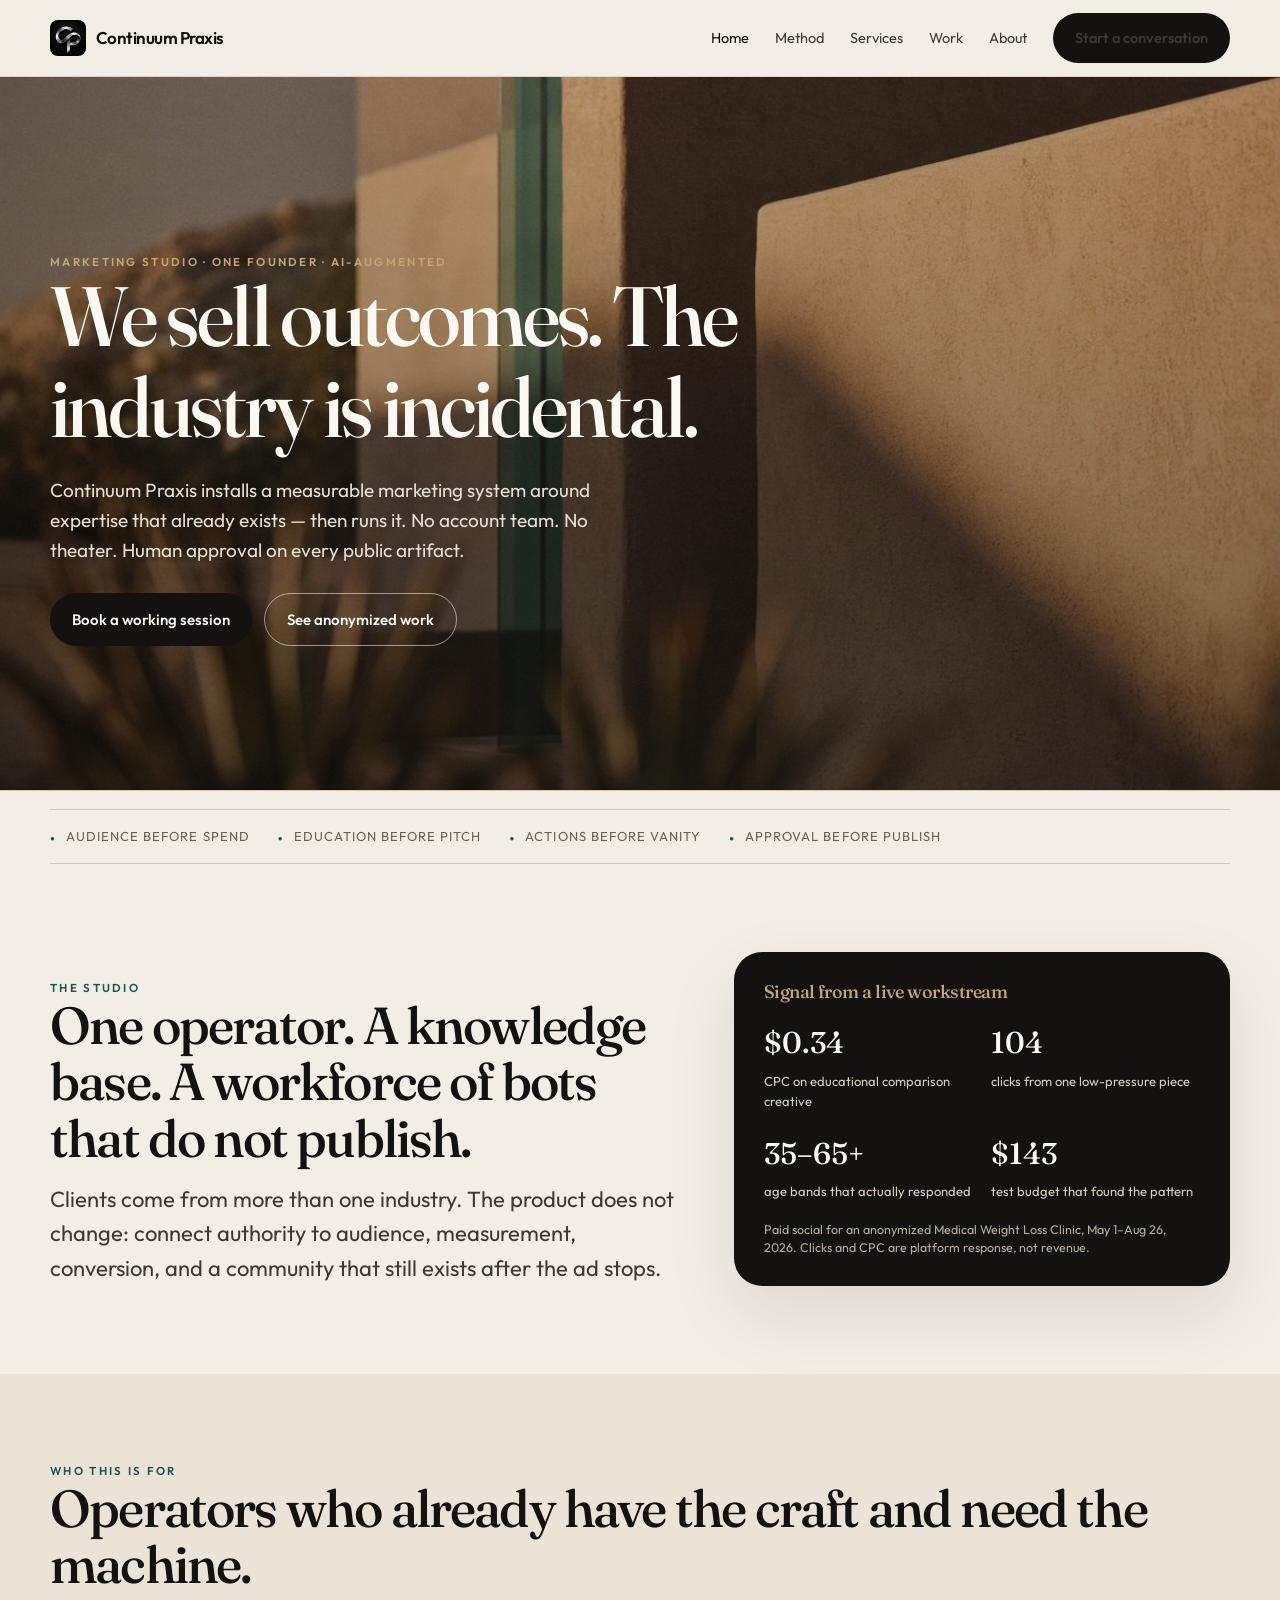
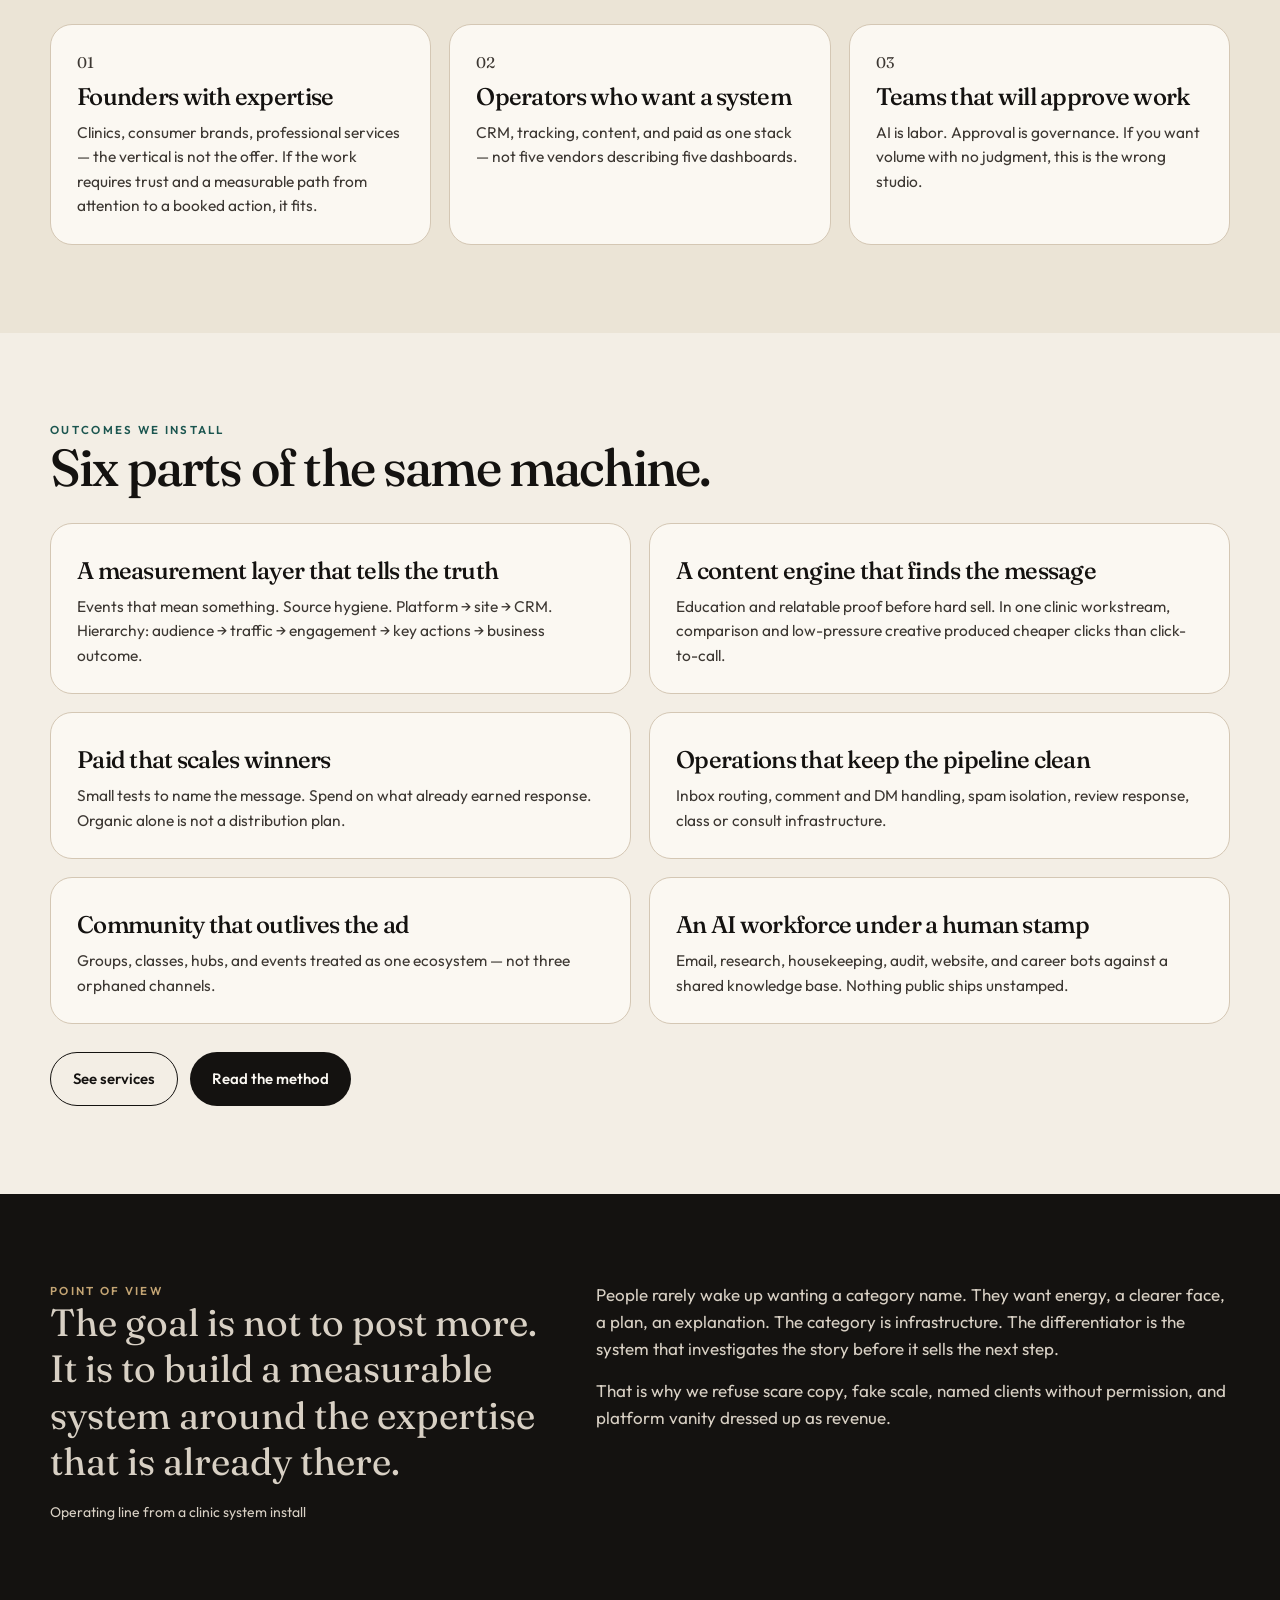
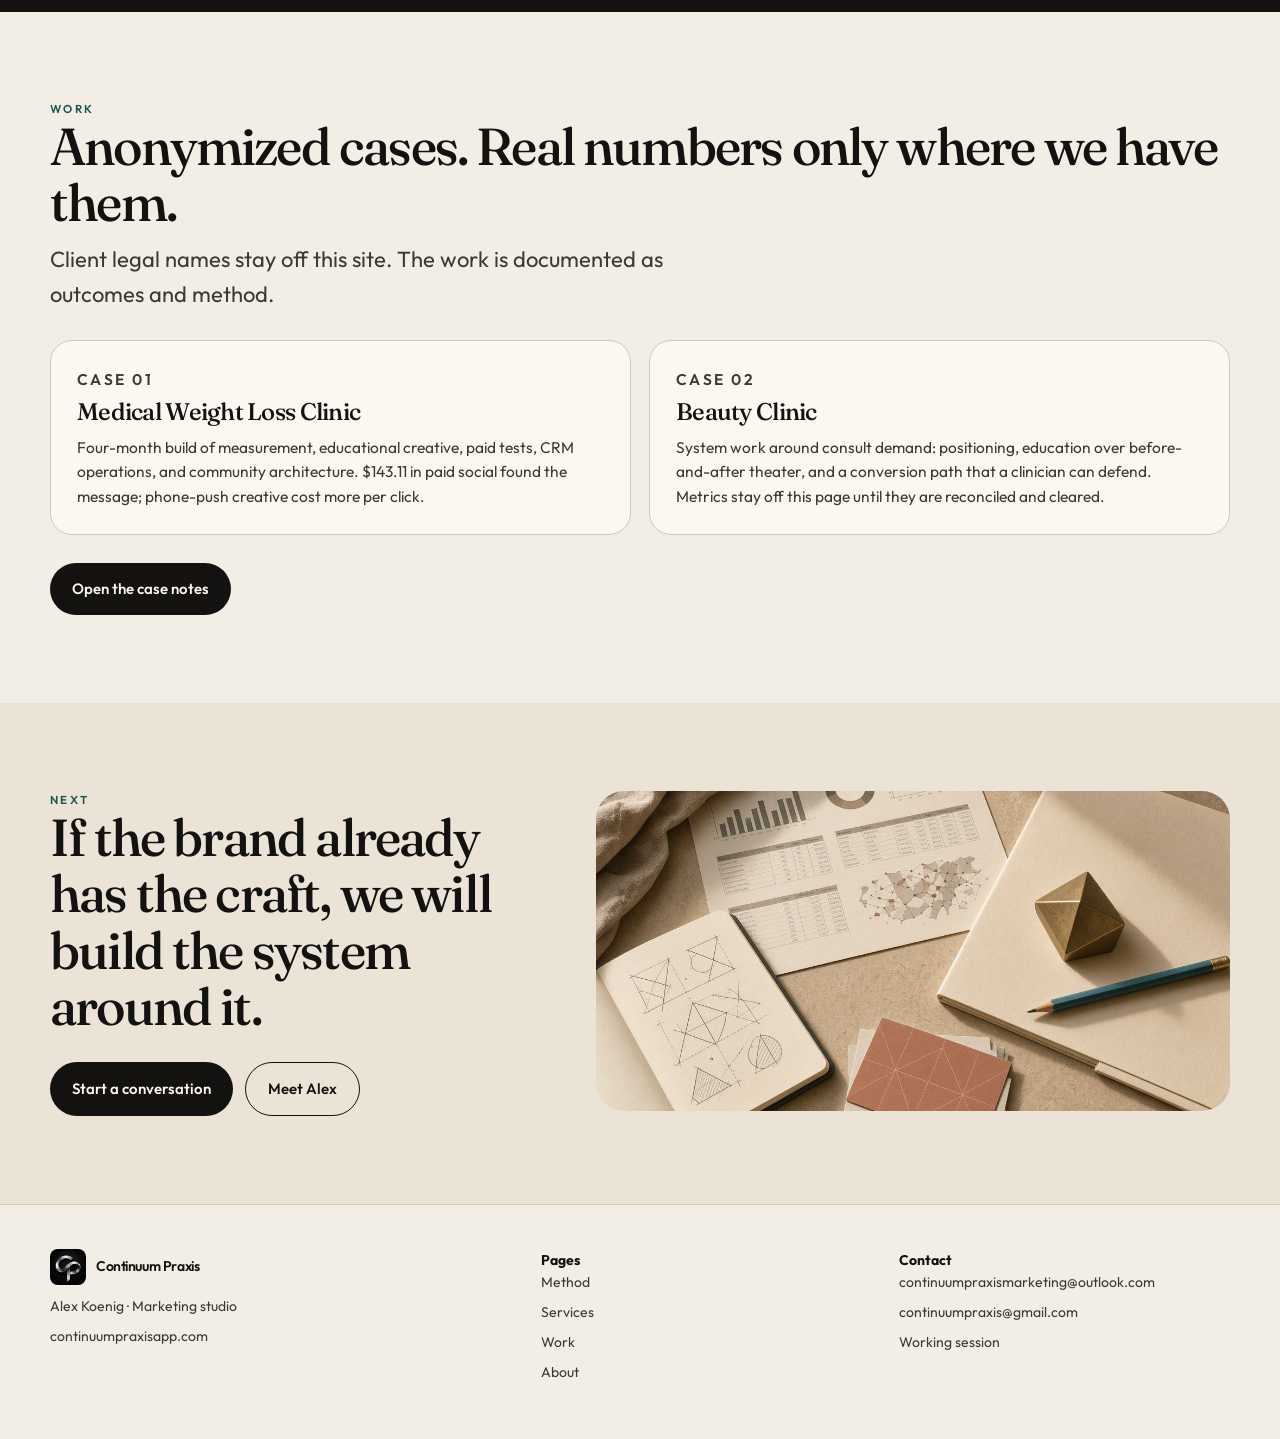
==== index.html @ 41ab2d88 "Public site v5" ====
<!DOCTYPE html>
<html lang="en">
<head>
  <meta charset="UTF-8" />
  <meta name="viewport" content="width=device-width, initial-scale=1" />
  <title>Continuum Praxis — Marketing systems that produce outcomes</title>
  <meta name="description" content="Continuum Praxis is a one-founder marketing studio. We install measurable systems — audience, conversion, community, reporting — and run them with a human-approved AI workforce." />
  <link rel="canonical" href="https://continuumpraxisapp.com/" />
  <meta property="og:title" content="Continuum Praxis — Marketing systems that produce outcomes" />
  <meta property="og:description" content="A marketing studio. One founder. AI-augmented. Outcomes, not verticals." />
  <meta property="og:type" content="website" />
  <meta property="og:url" content="https://continuumpraxisapp.com/" />
  <meta property="og:image" content="https://continuumpraxisapp.com/img/hero-desert.jpg" />
  <meta name="theme-color" content="#141210" />
  <link rel="icon" href="/icons/favicon.jpg" type="image/jpeg" />
  <link rel="apple-touch-icon" href="/img/logo-cp.jpg" />
  <link rel="preconnect" href="https://fonts.googleapis.com" />
  <link rel="preconnect" href="https://fonts.gstatic.com" crossorigin />
  <link href="https://fonts.googleapis.com/css2?family=Fraunces:opsz,wght@9..144,500;9..144,600&family=Outfit:wght@400;500;600&display=swap" rel="stylesheet" />
  <link rel="stylesheet" href="/css/styles.css" />
  <script type="application/ld+json">
  {
    "@context": "https://schema.org",
    "@type": "ProfessionalService",
    "name": "Continuum Praxis",
    "url": "https://continuumpraxisapp.com/",
    "founder": { "@type": "Person", "name": "Alex Koenig" },
    "areaServed": "United States",
    "email": "continuumpraxismarketing@outlook.com",
    "description": "One-founder marketing studio that installs and runs measurable marketing systems with a human-approved AI workforce."
  }
  </script>
</head>
<body>
  <a class="skip" href="#main">Skip to content</a>
  <header class="site">
    <div class="wrap nav">
      <a class="brand" href="/"><img src="/img/logo-cp.jpg" alt="Continuum Praxis" /> Continuum Praxis</a>
      <button class="menu-btn" id="menu" aria-label="Menu" aria-expanded="false">☰</button>
      <nav class="nav-links" id="nav-links">
        <a class="active" href="/">Home</a>
        <a href="/method">Method</a>
        <a href="/services">Services</a>
        <a href="/work">Work</a>
        <a href="/about">About</a>
        <a class="btn btn-primary" href="/contact">Start a conversation</a>
      </nav>
    </div>
  </header>

  <section class="hero-visual">
    <div class="wrap">
      <p class="eyebrow">Marketing studio · one founder · AI-augmented</p>
      <h1>We sell outcomes. The industry is incidental.</h1>
      <p class="intro">Continuum Praxis installs a measurable marketing system around expertise that already exists — then runs it. No account team. No theater. Human approval on every public artifact.</p>
      <div class="row-btns">
        <a class="btn btn-primary" href="/contact">Book a working session</a>
        <a class="btn btn-ghost" href="/work">See anonymized work</a>
      </div>
    </div>
  </section>

  <div class="wrap" style="padding:18px 0 0">
    <div class="ticker" aria-label="Operating principles">
      <span>Audience before spend</span>
      <span>Education before pitch</span>
      <span>Actions before vanity</span>
      <span>Approval before publish</span>
    </div>
  </div>

  <main id="main">
    <section>
      <div class="wrap hero-grid">
        <div>
          <p class="eyebrow">The studio</p>
          <h2>One operator. A knowledge base. A workforce of bots that do not publish.</h2>
          <p class="lede" style="margin-top:16px">Clients come from more than one industry. The product does not change: connect authority to audience, measurement, conversion, and a community that still exists after the ad stops.</p>
        </div>
        <aside class="stat-card">
          <h3>Signal from a live workstream</h3>
          <div class="stats">
            <div><b>$0.34</b><span>CPC on educational comparison creative</span></div>
            <div><b>104</b><span>clicks from one low-pressure piece</span></div>
            <div><b>35–65+</b><span>age bands that actually responded</span></div>
            <div><b>$143</b><span>test budget that found the pattern</span></div>
          </div>
          <p class="fine">Paid social for an anonymized Medical Weight Loss Clinic, May 1–Aug 26, 2026. Clicks and CPC are platform response, not revenue.</p>
        </aside>
      </div>
    </section>

    <section class="band">
      <div class="wrap">
        <p class="eyebrow">Who this is for</p>
        <h2>Operators who already have the craft and need the machine.</h2>
        <div class="grid-3">
          <article class="card">
            <p class="num">01</p>
            <h3>Founders with expertise</h3>
            <p>Clinics, consumer brands, professional services — the vertical is not the offer. If the work requires trust and a measurable path from attention to a booked action, it fits.</p>
          </article>
          <article class="card">
            <p class="num">02</p>
            <h3>Operators who want a system</h3>
            <p>CRM, tracking, content, and paid as one stack — not five vendors describing five dashboards.</p>
          </article>
          <article class="card">
            <p class="num">03</p>
            <h3>Teams that will approve work</h3>
            <p>AI is labor. Approval is governance. If you want volume with no judgment, this is the wrong studio.</p>
          </article>
        </div>
      </div>
    </section>

    <section>
      <div class="wrap">
        <p class="eyebrow">Outcomes we install</p>
        <h2>Six parts of the same machine.</h2>
        <div class="grid-2" style="margin-top:28px">
          <article class="card">
            <h3>A measurement layer that tells the truth</h3>
            <p>Events that mean something. Source hygiene. Platform → site → CRM. Hierarchy: audience → traffic → engagement → key actions → business outcome.</p>
          </article>
          <article class="card">
            <h3>A content engine that finds the message</h3>
            <p>Education and relatable proof before hard sell. In one clinic workstream, comparison and low-pressure creative produced cheaper clicks than click-to-call.</p>
          </article>
          <article class="card">
            <h3>Paid that scales winners</h3>
            <p>Small tests to name the message. Spend on what already earned response. Organic alone is not a distribution plan.</p>
          </article>
          <article class="card">
            <h3>Operations that keep the pipeline clean</h3>
            <p>Inbox routing, comment and DM handling, spam isolation, review response, class or consult infrastructure.</p>
          </article>
          <article class="card">
            <h3>Community that outlives the ad</h3>
            <p>Groups, classes, hubs, and events treated as one ecosystem — not three orphaned channels.</p>
          </article>
          <article class="card">
            <h3>An AI workforce under a human stamp</h3>
            <p>Email, research, housekeeping, audit, website, and career bots against a shared knowledge base. Nothing public ships unstamped.</p>
          </article>
        </div>
        <div class="row-btns">
          <a class="btn btn-ghost" href="/services">See services</a>
          <a class="btn btn-primary" href="/method">Read the method</a>
        </div>
      </div>
    </section>

    <section class="band-ink">
      <div class="wrap split">
        <div>
          <p class="eyebrow">Point of view</p>
          <p class="quote">The goal is not to post more. It is to build a measurable system around the expertise that is already there.</p>
          <cite>Operating line from a clinic system install</cite>
        </div>
        <div>
          <p>People rarely wake up wanting a category name. They want energy, a clearer face, a plan, an explanation. The category is infrastructure. The differentiator is the system that investigates the story before it sells the next step.</p>
          <p style="margin-top:16px">That is why we refuse scare copy, fake scale, named clients without permission, and platform vanity dressed up as revenue.</p>
        </div>
      </div>
    </section>

    <section>
      <div class="wrap">
        <p class="eyebrow">Work</p>
        <h2>Anonymized cases. Real numbers only where we have them.</h2>
        <p class="lede" style="margin-top:12px">Client legal names stay off this site. The work is documented as outcomes and method.</p>
        <div class="grid-2" style="margin-top:28px">
          <article class="card">
            <p class="case-kicker">Case 01</p>
            <h3>Medical Weight Loss Clinic</h3>
            <p>Four-month build of measurement, educational creative, paid tests, CRM operations, and community architecture. $143.11 in paid social found the message; phone-push creative cost more per click.</p>
          </article>
          <article class="card">
            <p class="case-kicker">Case 02</p>
            <h3>Beauty Clinic</h3>
            <p>System work around consult demand: positioning, education over before-and-after theater, and a conversion path that a clinician can defend. Metrics stay off this page until they are reconciled and cleared.</p>
          </article>
        </div>
        <div class="row-btns"><a class="btn btn-primary" href="/work">Open the case notes</a></div>
      </div>
    </section>

    <section class="band">
      <div class="wrap split">
        <div>
          <p class="eyebrow">Next</p>
          <h2>If the brand already has the craft, we will build the system around it.</h2>
          <div class="row-btns">
            <a class="btn btn-primary" href="/contact">Start a conversation</a>
            <a class="btn btn-ghost" href="/about">Meet Alex</a>
          </div>
        </div>
        <div class="photo-panel photo-desk" role="img" aria-label="Studio desk with diagrams and reports"></div>
      </div>
    </section>
  </main>

  <footer class="site">
    <div class="wrap foot">
      <div>
        <a class="brand" href="/"><img src="/img/logo-cp.jpg" alt="Continuum Praxis" /> Continuum Praxis</a>
        <p>Alex Koenig · Marketing studio</p>
        <p style="margin-top:8px">continuumpraxisapp.com</p>
      </div>
      <div>
        <strong style="color:var(--ink)">Pages</strong>
        <ul>
          <li><a href="/method">Method</a></li>
          <li><a href="/services">Services</a></li>
          <li><a href="/work">Work</a></li>
          <li><a href="/about">About</a></li>
        </ul>
      </div>
      <div>
        <strong style="color:var(--ink)">Contact</strong>
        <ul>
          <li><a href="mailto:continuumpraxismarketing@outlook.com">continuumpraxismarketing@outlook.com</a></li>
          <li><a href="mailto:continuumpraxis@gmail.com">continuumpraxis@gmail.com</a></li>
          <li><a href="/contact">Working session</a></li>
        </ul>
      </div>
    </div>
  </footer>
  <script src="/js/main.js"></script>
</body>
</html>
---- css/styles.css ----
:root {
  --ink: #141210;
  --ink-soft: #3d3833;
  --muted: #6a6258;
  --paper: #f3eee5;
  --paper-2: #ebe4d6;
  --sand: #e3d6c2;
  --line: #d4c7b4;
  --white: #fbf8f2;
  --teal: #1b554f;
  --teal-2: #2a736c;
  --clay: #b85a2a;
  --gold: #c4a574;
  --shadow: 0 28px 70px rgba(20, 18, 16, 0.1);
  --max: 1180px;
  --serif: "Fraunces", "Times New Roman", serif;
  --sans: "Outfit", "Helvetica Neue", sans-serif;
}

* { box-sizing: border-box; margin: 0; padding: 0; }
html { scroll-behavior: smooth; }
body {
  font-family: var(--sans);
  color: var(--ink);
  background: var(--paper);
  line-height: 1.58;
  font-size: 17px;
  -webkit-font-smoothing: antialiased;
}
img { max-width: 100%; display: block; }
a { color: inherit; }
:focus-visible { outline: 2px solid var(--teal); outline-offset: 3px; }

.skip {
  position: absolute; left: -999px; top: 8px;
  background: var(--ink); color: var(--white);
  padding: 10px 14px; z-index: 100;
}
.skip:focus { left: 12px; }

.wrap { width: min(var(--max), calc(100% - 44px)); margin: 0 auto; }
.eyebrow {
  font-size: 11.5px;
  letter-spacing: 0.2em;
  text-transform: uppercase;
  color: var(--teal);
  font-weight: 600;
}
h1, h2, h3 { font-family: var(--serif); font-weight: 500; letter-spacing: -0.035em; line-height: 1.08; }
h1 { font-size: clamp(42px, 7.2vw, 84px); }
h2 { font-size: clamp(30px, 4.6vw, 52px); }
h3 { font-size: 24px; letter-spacing: -0.03em; }
.lede { font-size: clamp(18px, 2.1vw, 22px); color: var(--ink-soft); max-width: 40rem; }
.intro { margin-top: 22px; max-width: 38rem; color: var(--ink-soft); font-size: 19px; }

.btn {
  display: inline-flex; align-items: center; justify-content: center; gap: 10px;
  border: 0; cursor: pointer; text-decoration: none;
  padding: 14px 22px; border-radius: 999px;
  font-weight: 560; font-size: 15px; font-family: inherit;
  transition: transform .22s ease, background .22s ease, color .22s ease, box-shadow .22s ease;
}
.btn:hover { transform: translateY(-1px); }
.btn-primary { background: var(--ink); color: var(--white); }
.btn-primary:hover { background: #000; box-shadow: var(--shadow); }
.btn-ghost { background: transparent; color: var(--ink); border: 1px solid var(--ink); }
.btn-ghost:hover { background: var(--ink); color: var(--white); }
.btn-light { background: var(--white); color: var(--ink); }
.row-btns { display: flex; flex-wrap: wrap; gap: 12px; margin-top: 28px; }

header.site {
  position: sticky; top: 0; z-index: 40;
  backdrop-filter: blur(18px);
  background: rgba(243, 238, 229, 0.82);
  border-bottom: 1px solid rgba(211, 199, 180, 0.7);
}
.nav { display: flex; align-items: center; justify-content: space-between; min-height: 76px; }
.brand {
  display: flex; align-items: center; gap: 10px;
  text-decoration: none; font-weight: 600; letter-spacing: -0.03em;
}
.brand img, .brand svg {
  width: 36px; height: 36px;
  border-radius: 8px;
  object-fit: cover;
  background: #000;
  box-shadow: inset 0 0 0 1px rgba(20,18,16,.18);
}
.nav-links { display: flex; gap: 26px; align-items: center; }
.nav-links a { text-decoration: none; font-size: 14.5px; color: var(--ink-soft); }
.nav-links a.active, .nav-links a:hover { color: var(--ink); }
.menu-btn { display: none; background: none; border: 0; font-size: 26px; cursor: pointer; line-height: 1; }

.hero { padding: 80px 0 56px; }
.hero-visual {
  position: relative;
  min-height: 72vh;
  display: grid;
  align-items: end;
  overflow: hidden;
  border-bottom: 1px solid var(--line);
}
.hero-visual::before {
  content: "";
  position: absolute; inset: 0;
  background:
    linear-gradient(180deg, rgba(20,18,16,.28) 0%, rgba(20,18,16,.55) 100%),
    url("../img/hero-desert.jpg") center/cover no-repeat;
}
.hero-visual .wrap { position: relative; z-index: 1; padding: 88px 0 56px; color: var(--white); }
.hero-visual .eyebrow { color: var(--gold); }
.hero-visual h1 { max-width: 14ch; }
.hero-visual .intro { color: #e8dfd2; }
.hero-visual .btn-ghost { color: var(--white); border-color: rgba(251,248,242,.55); }
.hero-visual .btn-ghost:hover { background: var(--white); color: var(--ink); }

.hero-grid {
  display: grid;
  grid-template-columns: 1.12fr 0.88fr;
  gap: 52px;
  align-items: end;
}
.stat-card {
  background: var(--ink);
  color: var(--white);
  border-radius: 28px;
  padding: 30px;
  box-shadow: var(--shadow);
}
.stat-card h3 { color: var(--gold); font-size: 18px; margin-bottom: 18px; }
.stats { display: grid; grid-template-columns: 1fr 1fr; gap: 18px; }
.stats b { display: block; font-family: var(--serif); font-size: 30px; font-weight: 500; }
.stats span { display: block; font-size: 13px; color: #d7cfc3; margin-top: 4px; }
.fine { font-size: 12.5px; color: #b8aea0; margin-top: 18px; line-height: 1.45; }

section { padding: 88px 0; }
.band { background: var(--paper-2); }
.band-ink { background: var(--ink); color: var(--white); }
.band-ink .eyebrow { color: var(--gold); }
.band-ink p, .band-ink li, .band-ink cite { color: #d8d0c4; }

.grid-3, .grid-2, .grid-4 { display: grid; gap: 18px; margin-top: 32px; }
.grid-4 { grid-template-columns: repeat(4, 1fr); }
.grid-3 { grid-template-columns: repeat(3, 1fr); }
.grid-2 { grid-template-columns: 1fr 1fr; }
.card {
  background: var(--white);
  border: 1px solid var(--line);
  border-radius: 22px;
  padding: 26px;
}
.card h3 { margin: 8px 0 10px; }
.card p { color: var(--ink-soft); font-size: 15.5px; }
.num { font-family: var(--serif); color: var(--clay); font-size: 20px; }

.media-card { overflow: hidden; padding: 0; }
.media-card img { width: 100%; height: 220px; object-fit: cover; }
.media-card .pad { padding: 22px; }

.system {
  display: grid;
  grid-template-columns: repeat(5, 1fr);
  gap: 10px;
  margin-top: 28px;
}
.system article {
  background: var(--white);
  border: 1px solid var(--line);
  border-radius: 18px;
  padding: 16px;
  min-height: 156px;
}
.system b { display: block; margin-bottom: 8px; font-family: var(--serif); font-size: 18px; }
.system p { font-size: 13.5px; color: var(--ink-soft); }

.flow {
  display: grid;
  grid-template-columns: repeat(6, 1fr);
  gap: 8px;
  margin-top: 28px;
}
.flow li {
  list-style: none;
  background: var(--white);
  border: 1px solid var(--line);
  border-radius: 16px;
  padding: 16px 14px;
  font-size: 13.5px;
}
.flow strong { display: block; font-family: var(--serif); font-size: 16px; margin-bottom: 6px; }

table.data {
  width: 100%;
  border-collapse: collapse;
  margin-top: 20px;
  background: var(--white);
  border-radius: 16px;
  overflow: hidden;
  font-size: 14.5px;
}
table.data th, table.data td {
  text-align: left;
  padding: 13px 14px;
  border-bottom: 1px solid var(--line);
}
table.data th { background: var(--ink); color: var(--white); font-weight: 500; }
table.data tr:last-child td { border-bottom: 0; }
.table-scroll { overflow-x: auto; }

.split { display: grid; grid-template-columns: 0.88fr 1.12fr; gap: 48px; align-items: start; }
.quote {
  font-family: var(--serif);
  font-size: clamp(26px, 3.2vw, 38px);
  line-height: 1.22;
  color: inherit;
}
cite { display: block; margin-top: 16px; font-family: var(--sans); font-size: 14px; font-style: normal; color: var(--muted); }

.photo-panel {
  border-radius: 28px;
  overflow: hidden;
  min-height: 320px;
  background: #c9b89a center/cover no-repeat;
}
.photo-desk { background-image: url("../img/studio-desk.jpg"); }
.photo-emblem { background-image: url("../img/emblem.jpg"); background-size: cover; }
.photo-founder {
  background-image: url("../img/alex-koenig.jpg");
  background-position: center 18%;
  min-height: 420px;
}
.portrait {
  width: 100%;
  aspect-ratio: 4 / 5;
  object-fit: cover;
  object-position: center 18%;
  border-radius: 28px;
  border: 1px solid var(--line);
}
.case-kicker {
  font-size: 12px;
  letter-spacing: 0.16em;
  text-transform: uppercase;
  color: var(--teal);
  font-weight: 600;
  margin-bottom: 8px;
}

form.contact { display: grid; gap: 14px; margin-top: 8px; }
label { font-size: 13px; font-weight: 600; }
input, select, textarea {
  width: 100%;
  padding: 12px 14px;
  border-radius: 12px;
  border: 1px solid var(--line);
  background: var(--white);
  font: inherit;
  color: var(--ink);
}
textarea { min-height: 140px; resize: vertical; }
.note { font-size: 13.5px; color: var(--ink-soft); }
.note a { text-decoration: underline; text-underline-offset: 3px; }

.ticker {
  display: flex; gap: 28px; flex-wrap: wrap;
  font-size: 13px; letter-spacing: 0.08em; text-transform: uppercase;
  color: var(--muted); border-top: 1px solid var(--line); border-bottom: 1px solid var(--line);
  padding: 16px 0;
}
.ticker span::before { content: "●"; color: var(--teal); margin-right: 10px; font-size: 8px; }

footer.site {
  border-top: 1px solid var(--line);
  padding: 44px 0 56px;
  font-size: 14px;
  color: var(--ink-soft);
}
.foot { display: grid; grid-template-columns: 1.4fr 1fr 1fr; gap: 28px; }
.foot a { text-decoration: none; }
.foot a:hover { color: var(--ink); }
.foot .brand { margin-bottom: 10px; color: var(--ink); }
.foot ul { list-style: none; display: grid; gap: 8px; }

.missing {
  margin-top: 48px;
  padding: 22px;
  border: 1px dashed var(--clay);
  border-radius: 16px;
  background: #f8eee6;
  font-size: 14.5px;
}
.missing h3 { font-size: 22px; margin-bottom: 8px; }
.missing li { margin-left: 18px; margin-top: 4px; }

.reveal { opacity: 0; transform: translateY(14px); animation: rise .7s ease forwards; }
@keyframes rise { to { opacity: 1; transform: none; } }

@media (max-width: 980px) {
  .hero-grid, .grid-4, .grid-3, .grid-2, .system, .split, .flow, .foot { grid-template-columns: 1fr; }
  .menu-btn { display: block; }
  .nav-links {
    display: none;
    position: absolute; left: 0; right: 0; top: 76px;
    background: var(--paper);
    border-bottom: 1px solid var(--line);
    flex-direction: column;
    padding: 16px 22px 28px;
    align-items: flex-start;
    gap: 16px;
  }
  .nav-links.open { display: flex; }
  .hero, .hero-visual .wrap { padding-top: 40px; }
  .hero-visual { min-height: auto; }
  section { padding: 64px 0; }
  .photo-panel { min-height: 220px; }
}
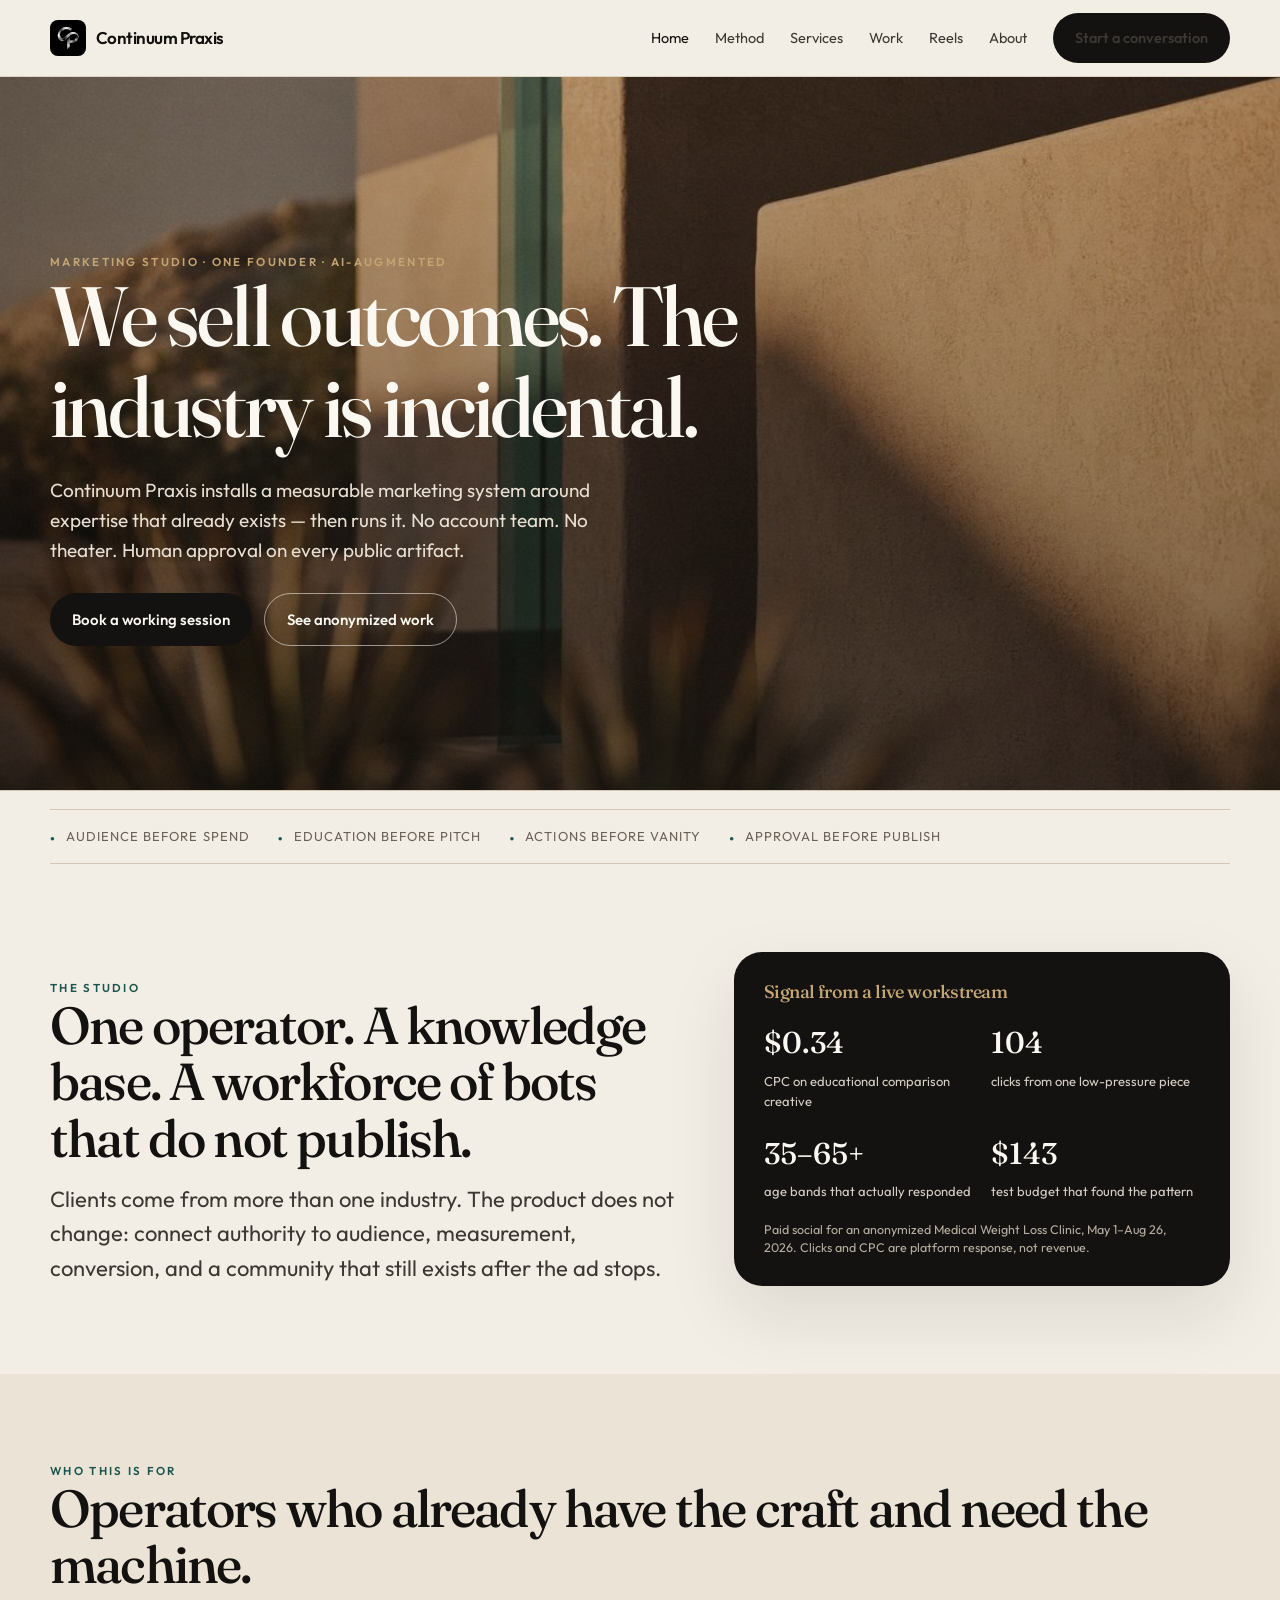
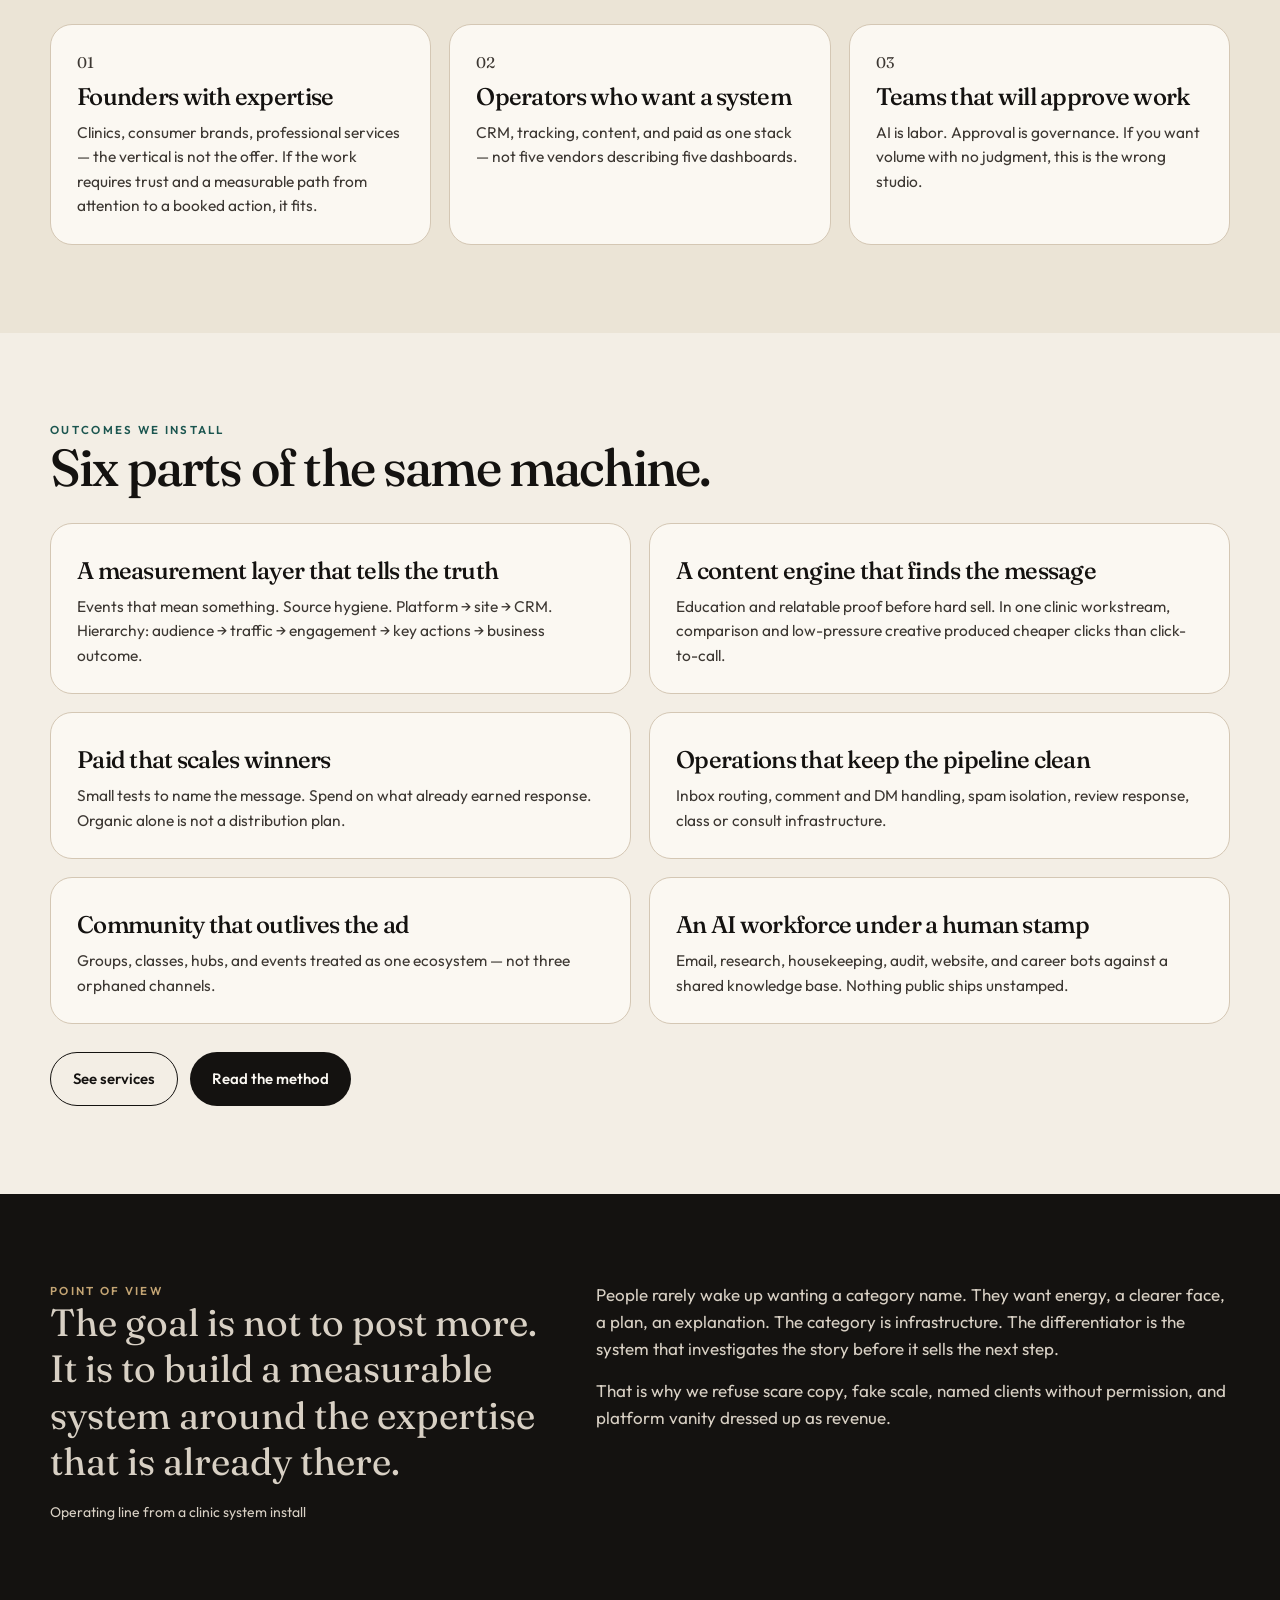
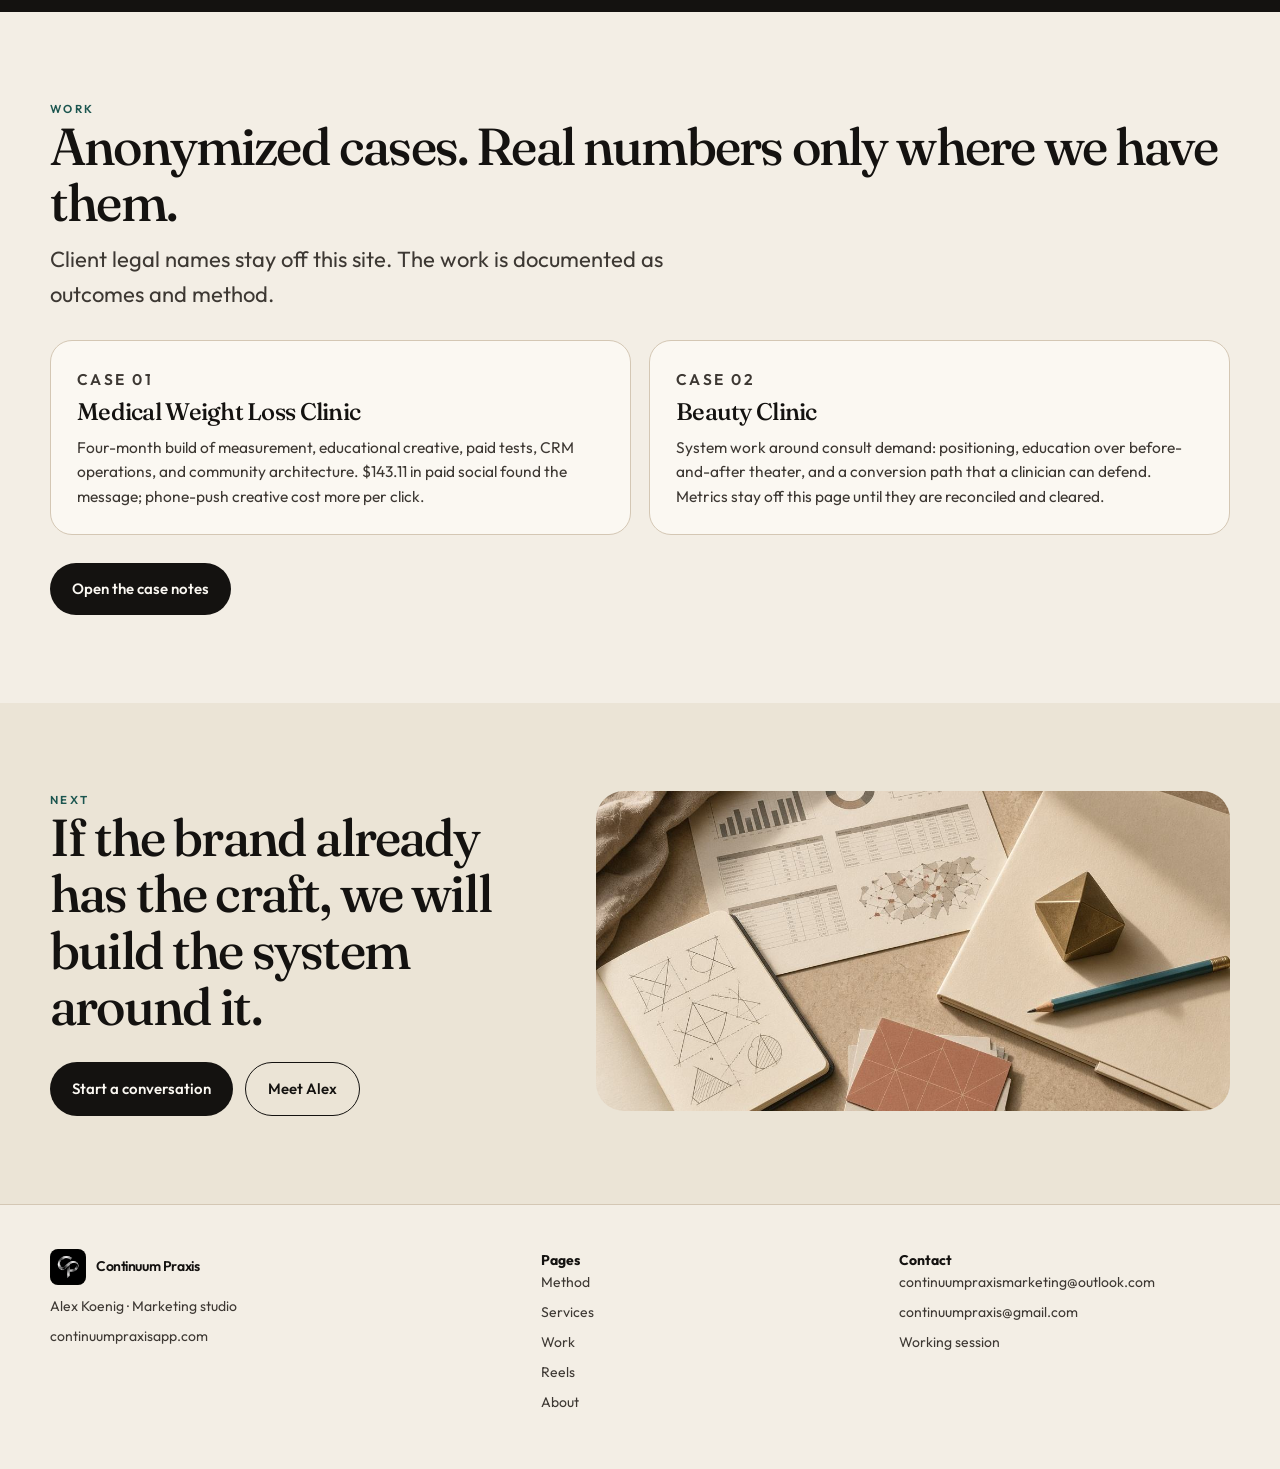
==== commit e640e1c9: "Fix reels in-page play by moving click handler to external JS John Amber's live /reels deploy had al" ====
--- a/index.html
+++ b/index.html
@@ -35,13 +35,14 @@
   <a class="skip" href="#main">Skip to content</a>
   <header class="site">
     <div class="wrap nav">
-      <a class="brand" href="/"><img src="/img/logo-cp.jpg" alt="Continuum Praxis" /> Continuum Praxis</a>
+      <a class="brand" href="/"><img src="/img/logo-cp-nav.png" alt="Continuum Praxis" /> Continuum Praxis</a>
       <button class="menu-btn" id="menu" aria-label="Menu" aria-expanded="false">☰</button>
       <nav class="nav-links" id="nav-links">
         <a class="active" href="/">Home</a>
         <a href="/method">Method</a>
         <a href="/services">Services</a>
         <a href="/work">Work</a>
+        <a href="/reels">Reels</a>
         <a href="/about">About</a>
         <a class="btn btn-primary" href="/contact">Start a conversation</a>
       </nav>
@@ -204,7 +205,7 @@
   <footer class="site">
     <div class="wrap foot">
       <div>
-        <a class="brand" href="/"><img src="/img/logo-cp.jpg" alt="Continuum Praxis" /> Continuum Praxis</a>
+        <a class="brand" href="/"><img src="/img/logo-cp-nav.png" alt="Continuum Praxis" /> Continuum Praxis</a>
         <p>Alex Koenig · Marketing studio</p>
         <p style="margin-top:8px">continuumpraxisapp.com</p>
       </div>
@@ -214,6 +215,7 @@
           <li><a href="/method">Method</a></li>
           <li><a href="/services">Services</a></li>
           <li><a href="/work">Work</a></li>
+          <li><a href="/reels">Reels</a></li>
           <li><a href="/about">About</a></li>
         </ul>
       </div>
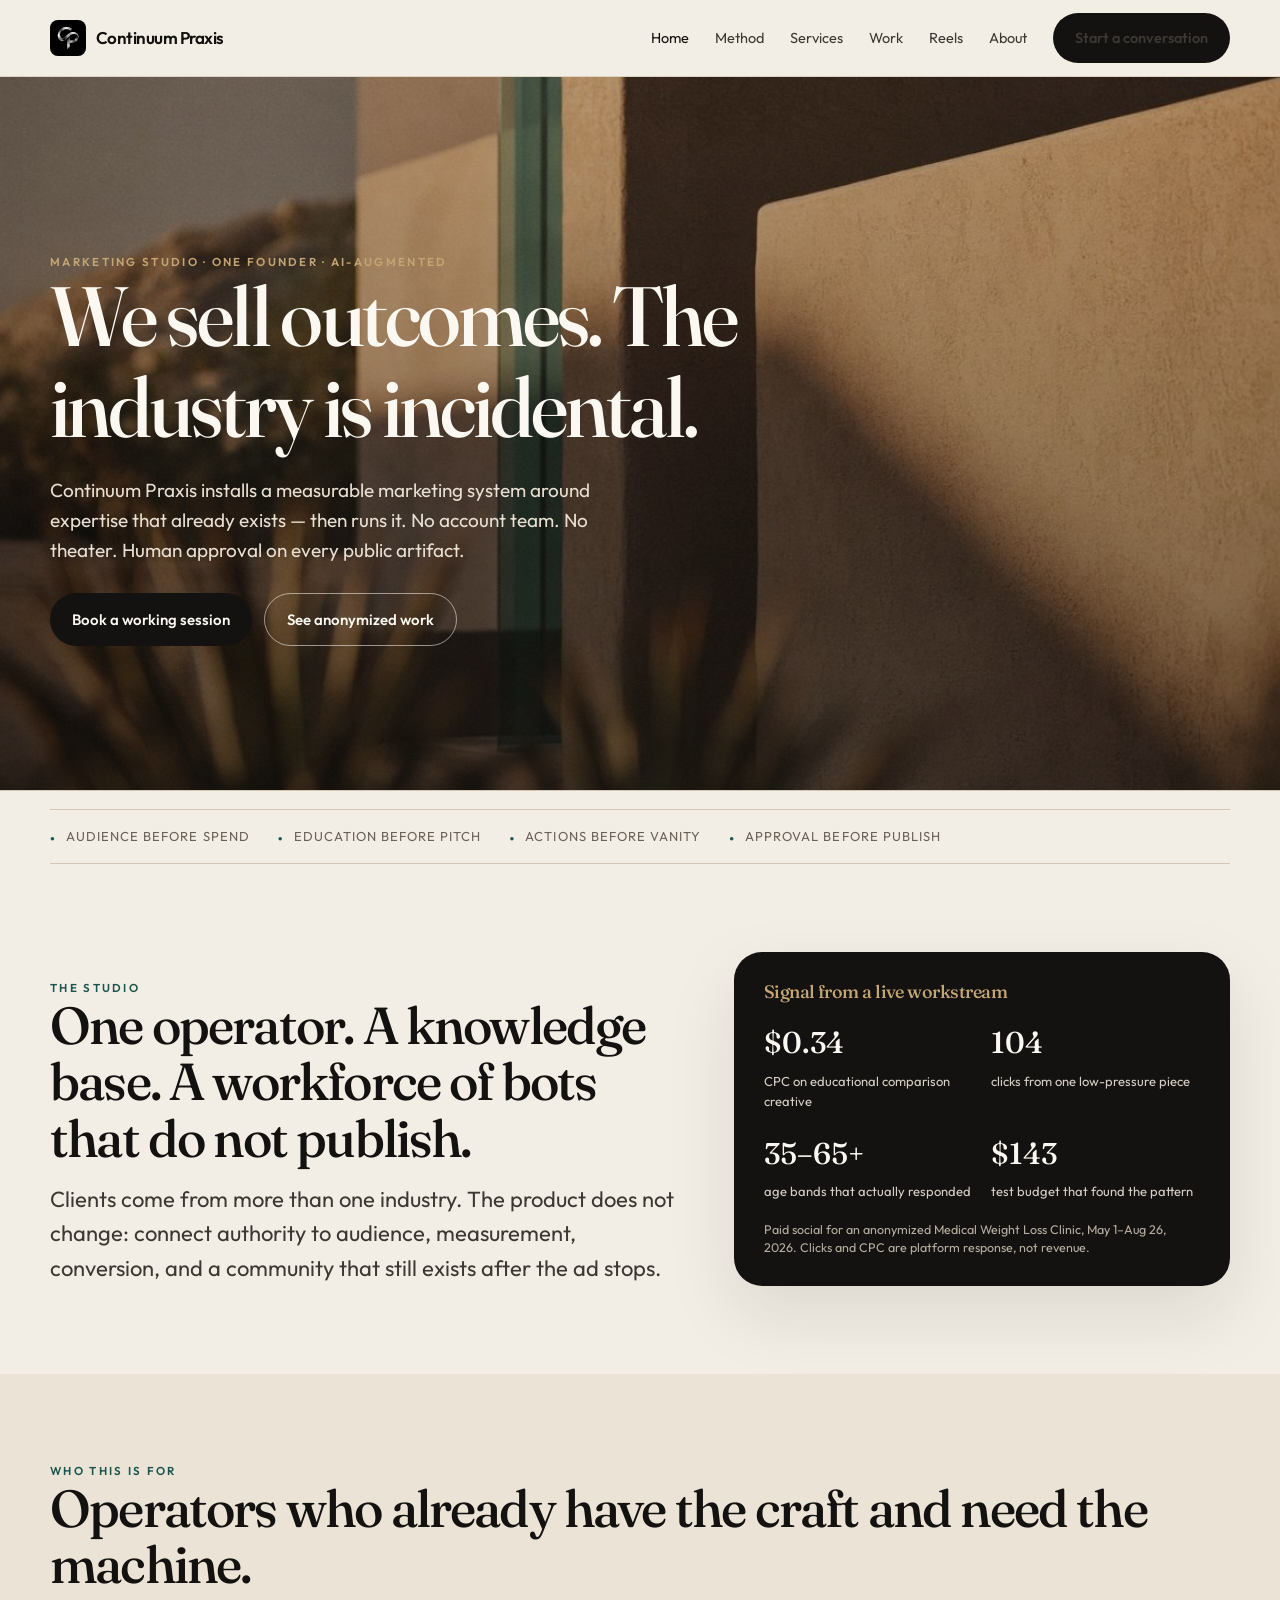
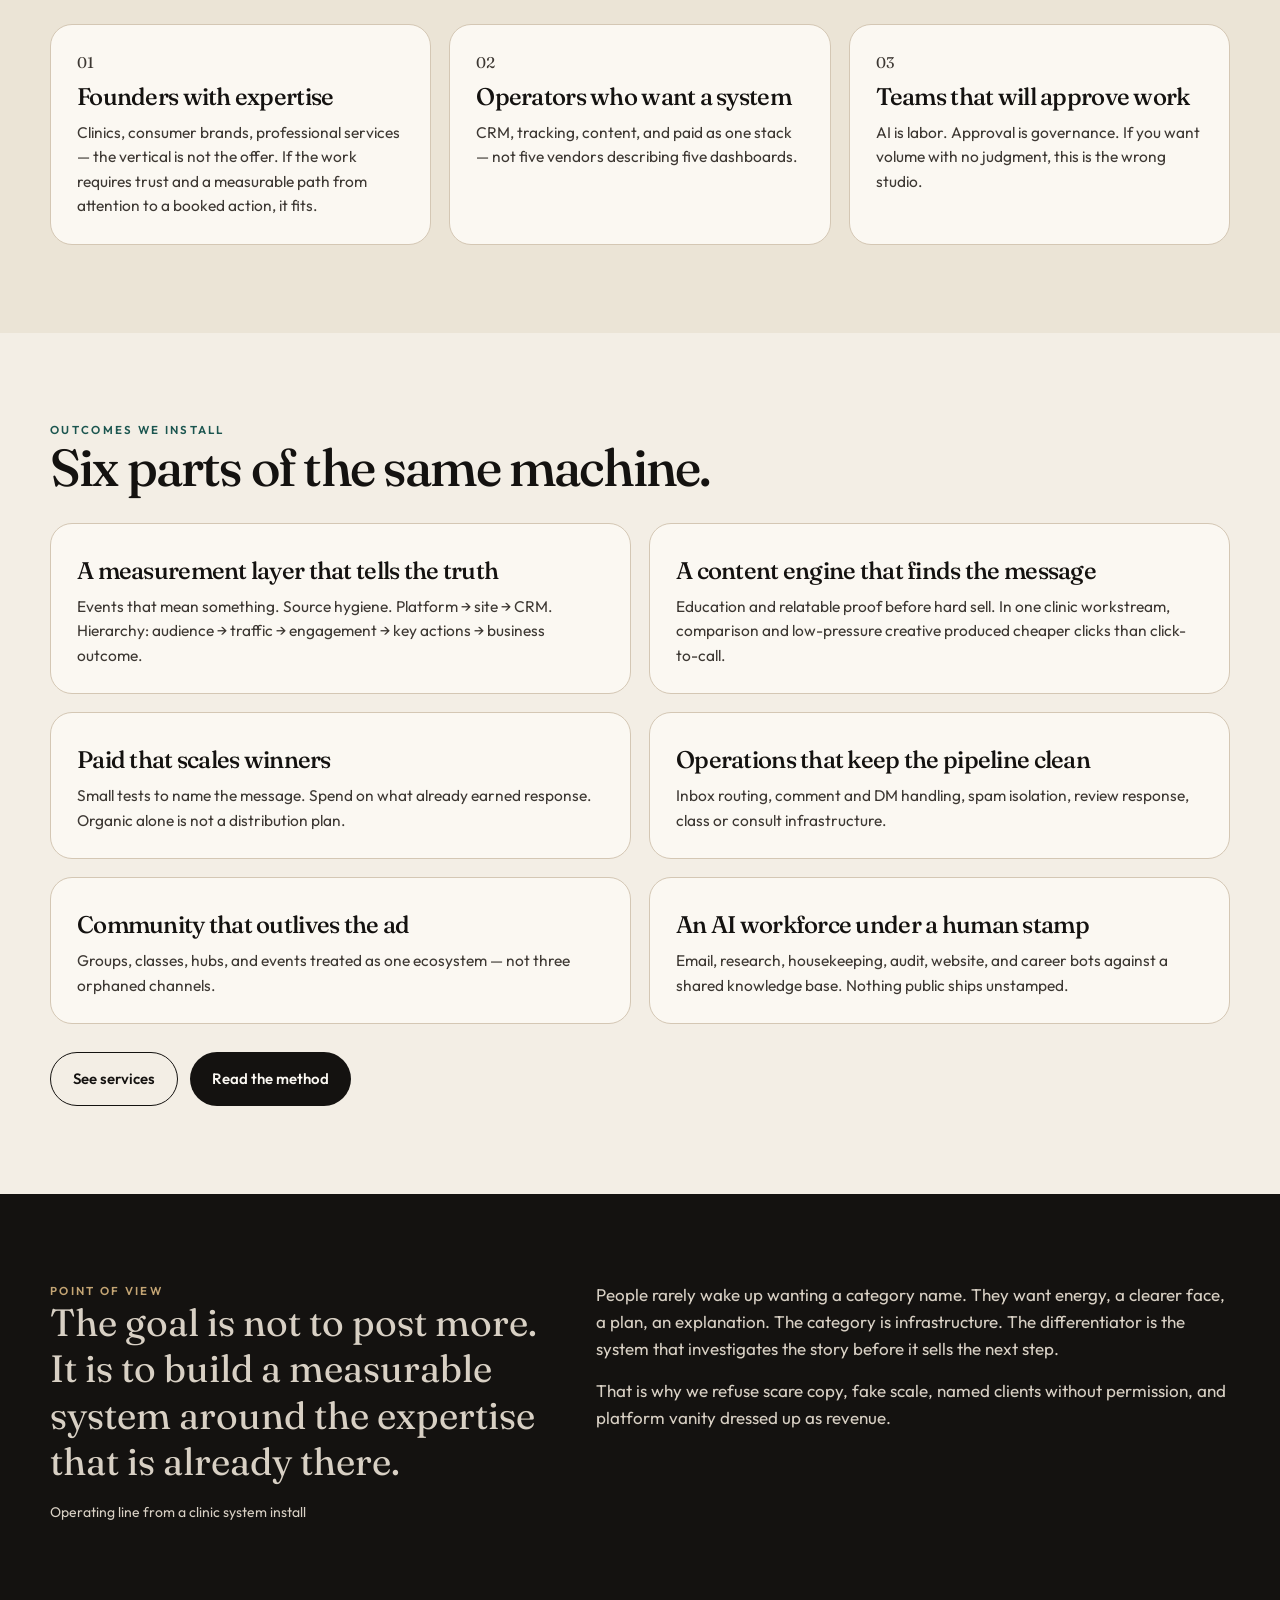
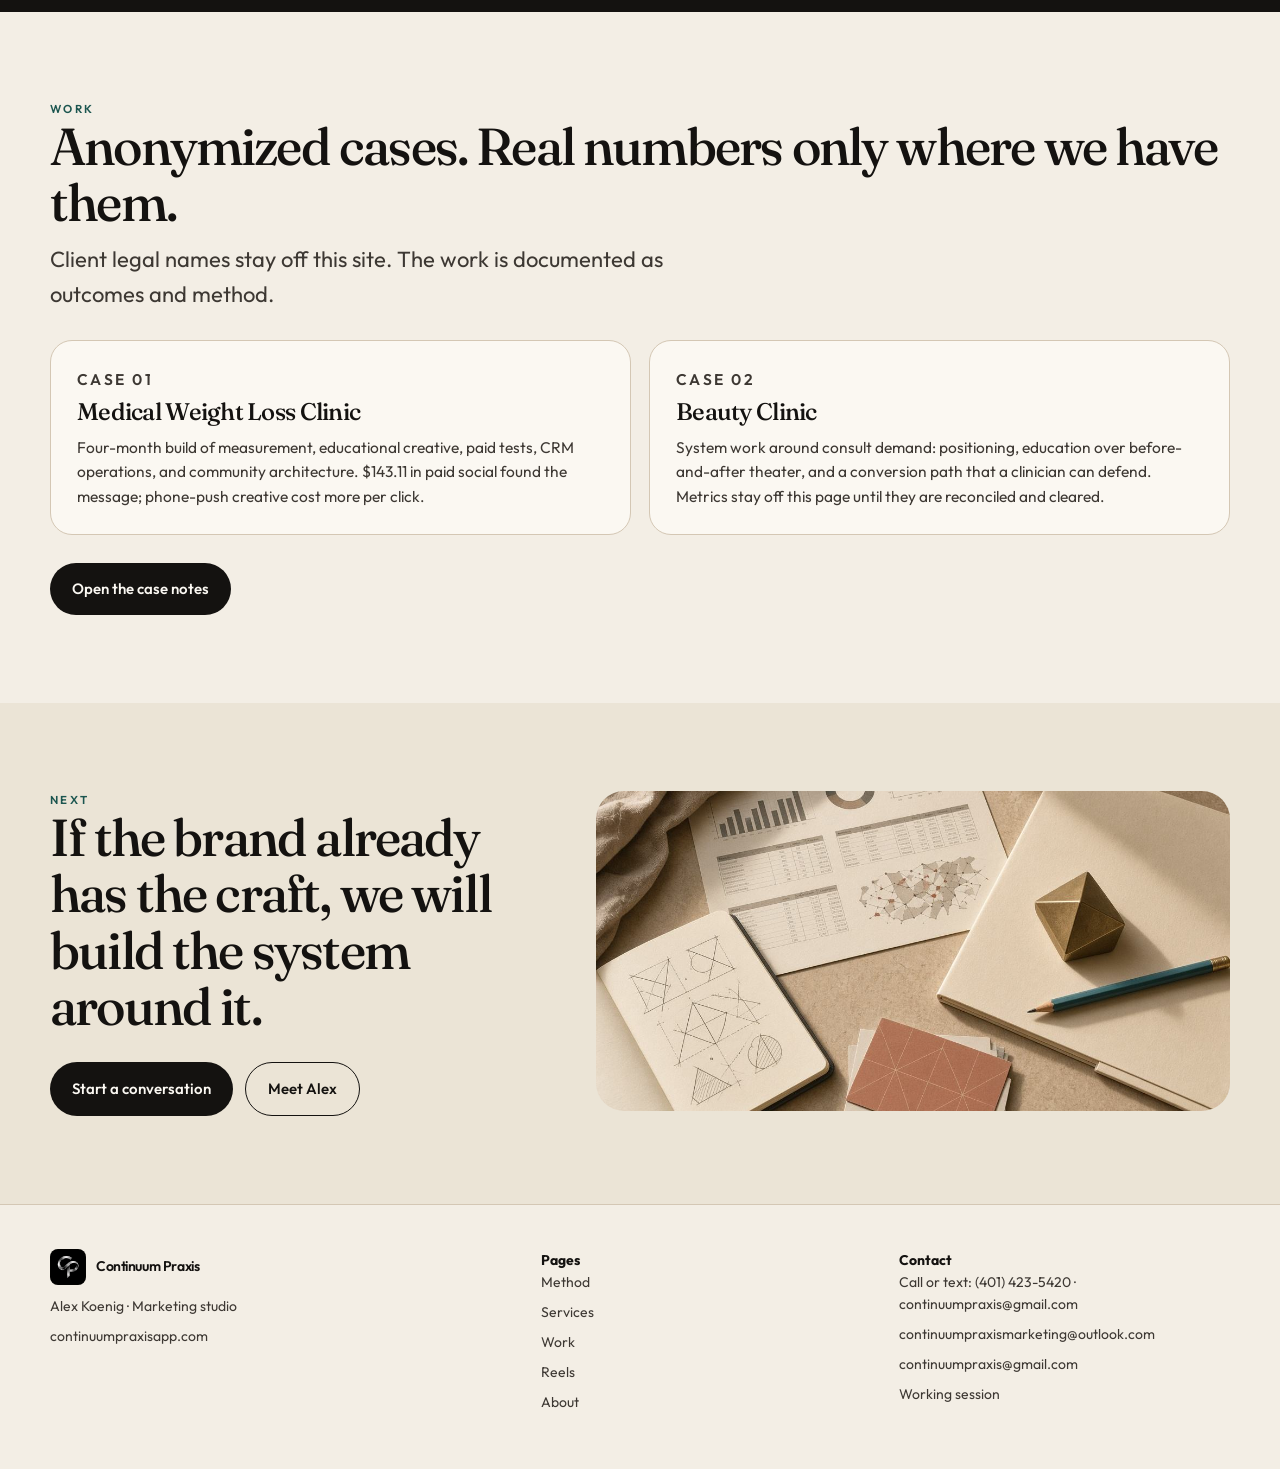
==== commit 10e98f10: "Add business contact line to footer: Call or text (401) 423-5420" ====
--- a/index.html
+++ b/index.html
@@ -222,6 +222,7 @@
       <div>
         <strong style="color:var(--ink)">Contact</strong>
         <ul>
+          <li>Call or text: <a href="tel:+14014235420">(401) 423-5420</a> · <a href="mailto:continuumpraxis@gmail.com">continuumpraxis@gmail.com</a></li>
           <li><a href="mailto:continuumpraxismarketing@outlook.com">continuumpraxismarketing@outlook.com</a></li>
           <li><a href="mailto:continuumpraxis@gmail.com">continuumpraxis@gmail.com</a></li>
           <li><a href="/contact">Working session</a></li>
